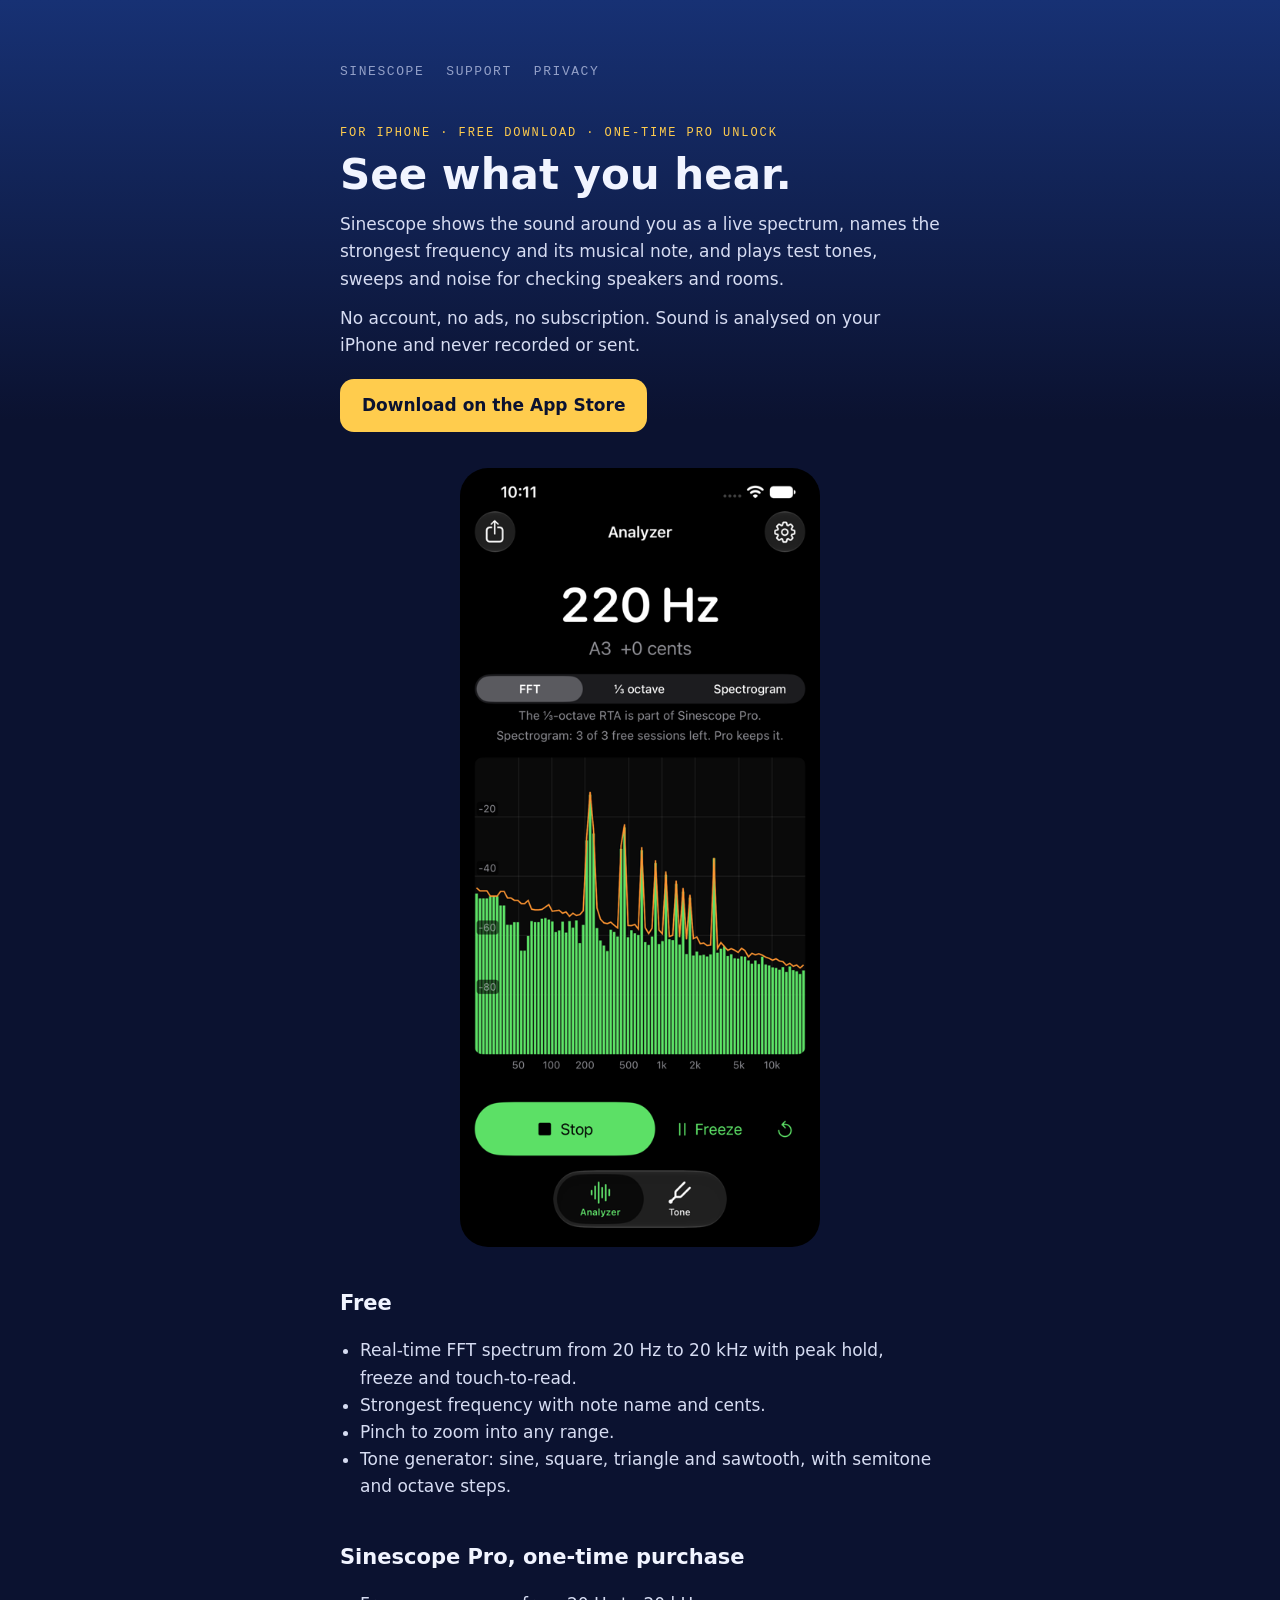
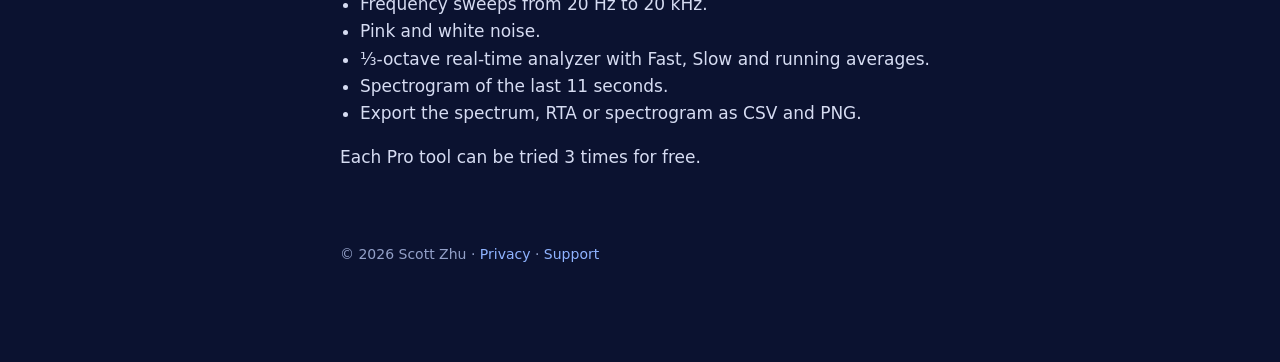
==== index.html @ 6e5eeee9 "Sinescope site: home, support, privacy Co-Authored-By: Claude Opus 5.5 <noreply@anthropic.com>" ====
<!doctype html><html lang="en"><head><meta charset="utf-8"><meta name="viewport" content="width=device-width,initial-scale=1"><title>Sinescope — Spectrum Analyzer &amp; Tone Generator</title><link rel="stylesheet" href="style.css"></head><body><main>
<nav><a href="./">Sinescope</a><a href="support">Support</a><a href="privacy">Privacy</a></nav>
<p class="k">For iPhone · free download · one-time Pro unlock</p>
<h1>See what you hear.</h1>
<p>Sinescope shows the sound around you as a live spectrum, names the strongest frequency and its musical note, and plays test tones, sweeps and noise for checking speakers and rooms.</p>
<p>No account, no ads, no subscription. Sound is analysed on your iPhone and never recorded or sent.</p>
<p><a class="btn" id="store" href="#">Download on the App Store</a></p>
<img class="shot" src="shot.png" alt="Sinescope's analyzer showing 220 Hz, A3 +0 cents, with harmonics in the spectrum">
<h2>Free</h2>
<ul><li>Real-time FFT spectrum from 20 Hz to 20 kHz with peak hold, freeze and touch-to-read.</li>
<li>Strongest frequency with note name and cents.</li>
<li>Pinch to zoom into any range.</li>
<li>Tone generator: sine, square, triangle and sawtooth, with semitone and octave steps.</li></ul>
<h2>Sinescope Pro, one-time purchase</h2>
<ul><li>Frequency sweeps from 20 Hz to 20 kHz.</li>
<li>Pink and white noise.</li>
<li>⅓-octave real-time analyzer with Fast, Slow and running averages.</li>
<li>Spectrogram of the last 11 seconds.</li>
<li>Export the spectrum, RTA or spectrogram as CSV and PNG.</li></ul>
<p>Each Pro tool can be tried 3 times for free.</p>
<footer>© 2026 Scott Zhu · <a href="privacy">Privacy</a> · <a href="support">Support</a></footer></main></body></html>
---- style.css ----
:root{--stage:#0b1230;--surface:#141d45;--muted:#93a0c8;--ink:#f1f4ff;--gold:#ffcc4d;--blue:#8fb3ff}
*{box-sizing:border-box}body{margin:0;background:linear-gradient(#173174,var(--stage) 420px);background-color:var(--stage);color:var(--ink);font:17px/1.6 ui-rounded,-apple-system,"SF Pro Rounded",system-ui,sans-serif}
main{max-width:640px;margin:0 auto;padding:64px 20px 96px}h1{font-weight:700;font-size:42px;line-height:1.15;margin:0 0 10px}
h2{font-weight:700;font-size:21px;margin:40px 0 8px}.k{font:12px/1 ui-monospace,Menlo,monospace;letter-spacing:.16em;text-transform:uppercase;color:var(--gold)}
a{color:var(--blue);text-decoration:none}a:hover{text-decoration:underline}p{margin:12px 0;color:#d6dcf2}ul{padding-left:20px;color:#d6dcf2}
.btn{display:inline-block;background:var(--gold);color:#0b1230;font-weight:700;padding:13px 22px;border-radius:14px;margin-top:8px}
.shot{display:block;width:100%;max-width:360px;margin:36px auto;border-radius:28px}
nav{display:flex;gap:22px;margin-bottom:48px}nav a{font:13px ui-monospace,Menlo,monospace;letter-spacing:.12em;text-transform:uppercase;color:var(--muted)}
footer{margin-top:72px;color:var(--muted);font-size:14px}
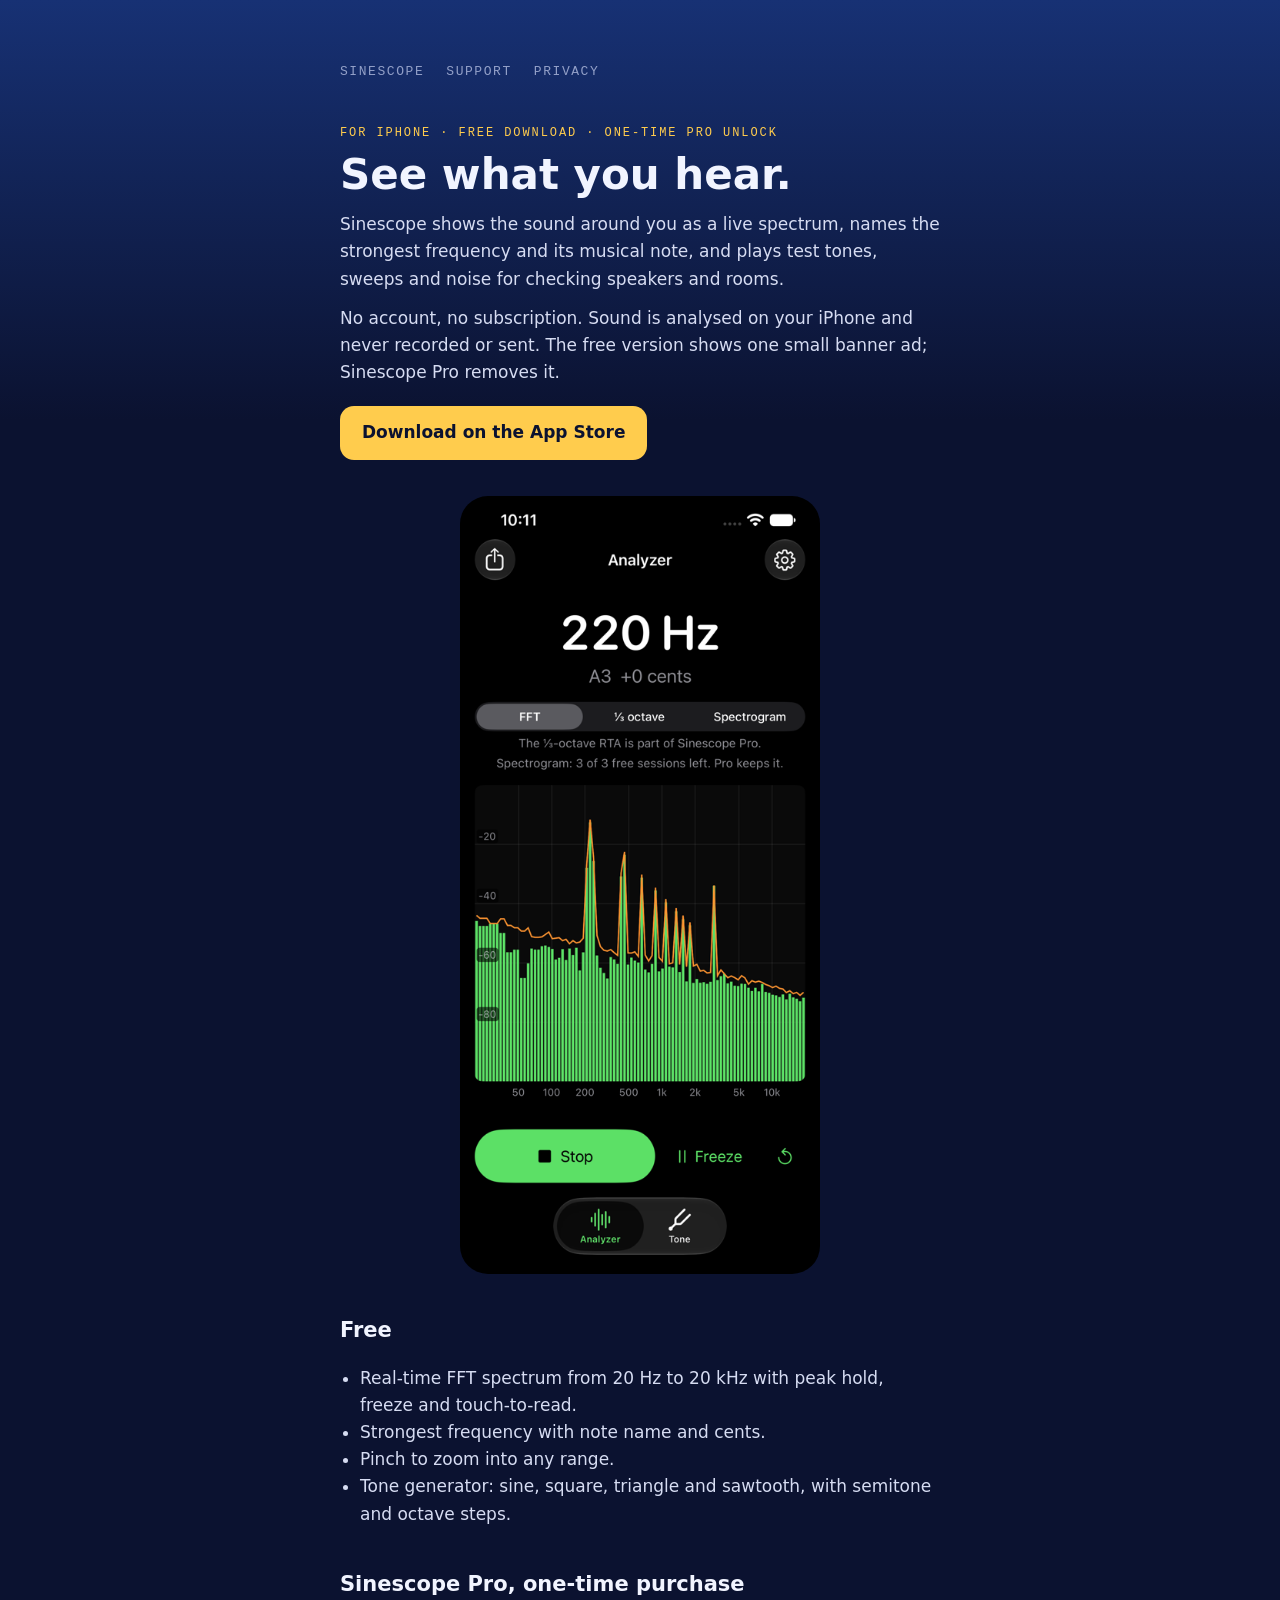
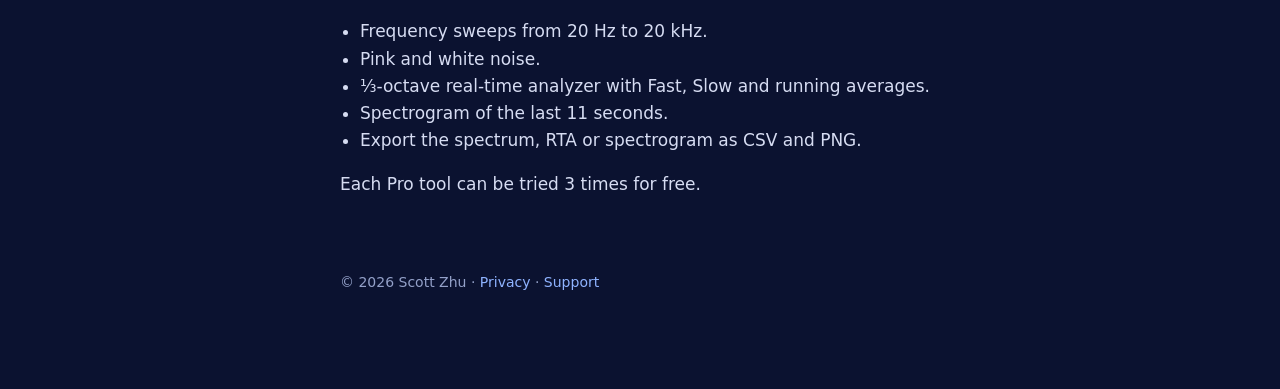
==== commit 37dc91fa: "Privacy and home copy for Sinescope 1.1 (AdMob banner, Firebase); merge on 1.1 release Co-Authored-B" ====
--- a/index.html
+++ b/index.html
@@ -3,7 +3,7 @@
 <p class="k">For iPhone · free download · one-time Pro unlock</p>
 <h1>See what you hear.</h1>
 <p>Sinescope shows the sound around you as a live spectrum, names the strongest frequency and its musical note, and plays test tones, sweeps and noise for checking speakers and rooms.</p>
-<p>No account, no ads, no subscription. Sound is analysed on your iPhone and never recorded or sent.</p>
+<p>No account, no subscription. Sound is analysed on your iPhone and never recorded or sent. The free version shows one small banner ad; Sinescope Pro removes it.</p>
 <p><a class="btn" id="store" href="#">Download on the App Store</a></p>
 <img class="shot" src="shot.png" alt="Sinescope's analyzer showing 220 Hz, A3 +0 cents, with harmonics in the spectrum">
 <h2>Free</h2>
